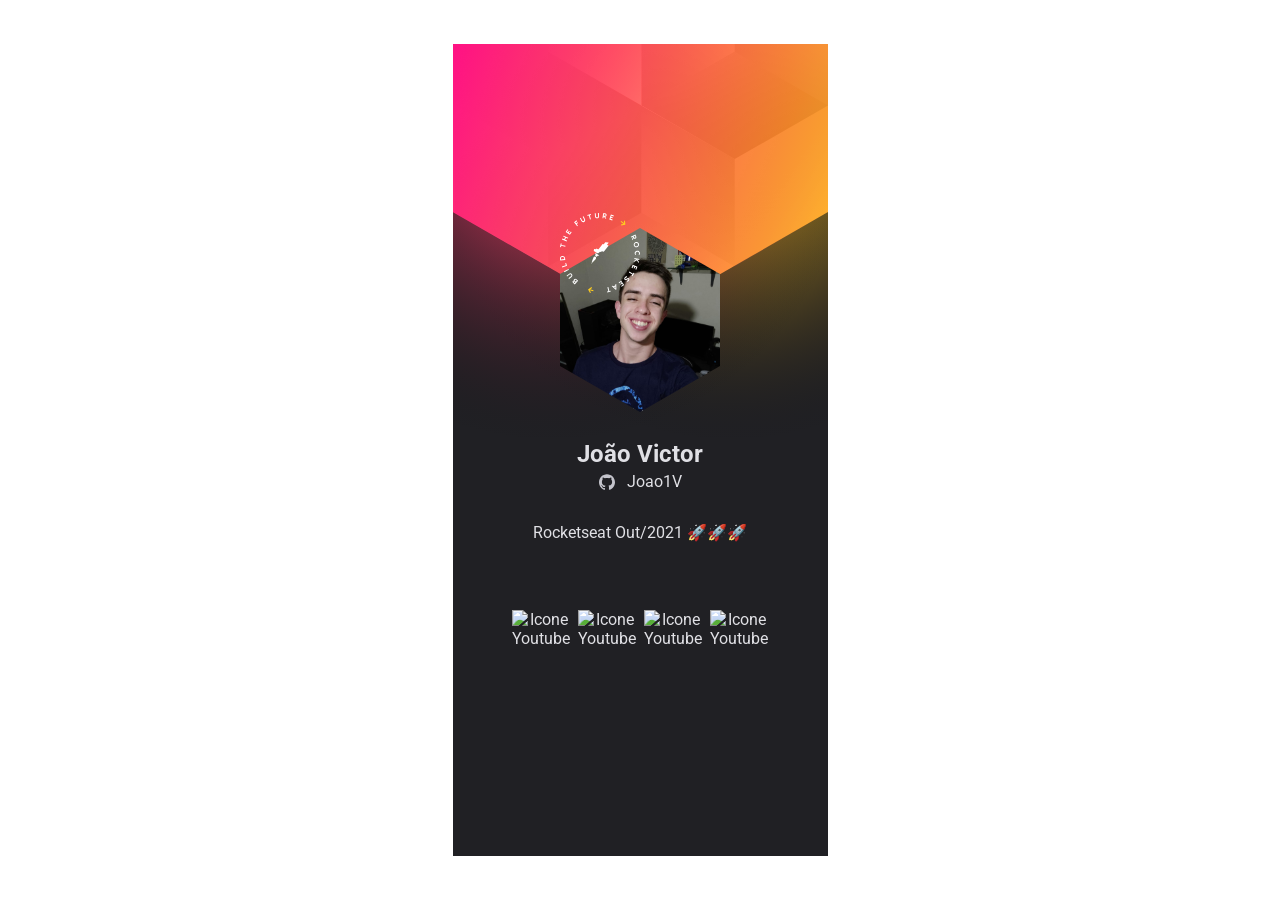
==== Origin/Cracha NLW/index.html @ 0e1c1b2f "Dia 2 - NLW Heat" ====
<!DOCTYPE html>
<html lang="en">
  <head>
    <meta charset="UTF-8" />
    <meta http-equiv="X-UA-Compatible" content="IE=edge" />
    <meta name="viewport" content="width=device-width, initial-scale=1.0" />
    <link rel="stylesheet" href="style.css" />
    <link rel="preconnect" href="https://fonts.googleapis.com" />
    <link rel="preconnect" href="https://fonts.gstatic.com" crossorigin />
    <link
      href="https://fonts.googleapis.com/css2?family=Roboto:wght@400;700&display=swap"
      rel="stylesheet"
    />
    <title>Document</title>
  </head>

  <body>
    <main>
      <div class="container">
        <div class="avatar">
          <span>
            <img src="img/build.svg" alt="Selo Rocketseat" />
          </span>
          <img src="img/aa.jpg" alt="Foto Pessoal" />
        </div>

        <h1>João Victor</h1>
        <a href="https://github.com/Joao1V">
          <img src="img/github.svg" alt="Icone github" />Joao1V
        </a>

        <p>Rocketseat Out/2021 🚀🚀🚀</p>

        <ul>
          <li>
            <a href="https://youtube.com.br" target="_blank">
              <img src="img/Youtube.svg" alt="Icone Youtube" />
            </a>
          </li>

          <li>
            <a href="https://instagram.com.br" target="_blank">
              <img src="img/Instagram.svg" alt="Icone Youtube" />
            </a>
          </li>

          <li>
            <a
              href="https://www.facebook.com/joaovictor.   predrohenrique"
              target="_blank"
            >
              <img src="img/Facebook.svg" alt="Icone Youtube" />
            </a>
          </li>

          <li>
            <a href="https://twitter.com/jaum1_v" target="_blank">
              <img src="img/Twitter.svg" alt="Icone Youtube" />
            </a>
          </li>
        </ul>
      </div>
    </main>
  </body>
</html>
---- Origin/Cracha NLW/style.css ----
* {
  margin: 0;
}
html,
body {
  --black: hsla(240, 6%, 13%, 1);
  --gray: hsla(240, 9%, 89%, 1);
  height: 100%;
  font-family: 'Roboto', sans-serif;
  -webkit-font-smoothing: antialiased;
}

body{
  display: grid;
  place-items: center;
}

main {
  background: url(img/background.svg);
  width: 375px;
  height: 812px;
  color: var(--gray);
}

.container {
  max-width: 250px;
  margin-left: auto;
  margin-right: auto;
  text-align: center;
}

.avatar {
  width: 10rem;
  margin: 11.5rem auto 0;  /*(O --11.5rem-- da espaço entre top e bottom o --auto-- nas laterais e --00 volto o bottom pra cima)*/
  position: relative;
}

.avatar span {
  position: absolute;
  top: -15px;
  z-index: 1;
}

.avatar > img {
  width: 10rem;
  height: 11.5rem;
  object-fit: cover;

  clip-path: polygon(50% 0, 100% 25%, 100% 75%, 50% 100%, 0 75%, 0 25%);
}

h1 {
  font-size: 1.5rem;

  margin-top: 1.5rem;
}

a {
  color: var(--gray);
  text-decoration: none;
  margin-top: 0.25rem;

  display: flex;

  gap: 0.75rem;
  justify-content: center;
  align-items: center;
}

p {
  margin-top:2rem;
}

ul {
  margin-top: 4rem;
  list-style: none;
  padding: 0;

  display: flex;
  gap: 0.5rem;

  justify-content: center;
}
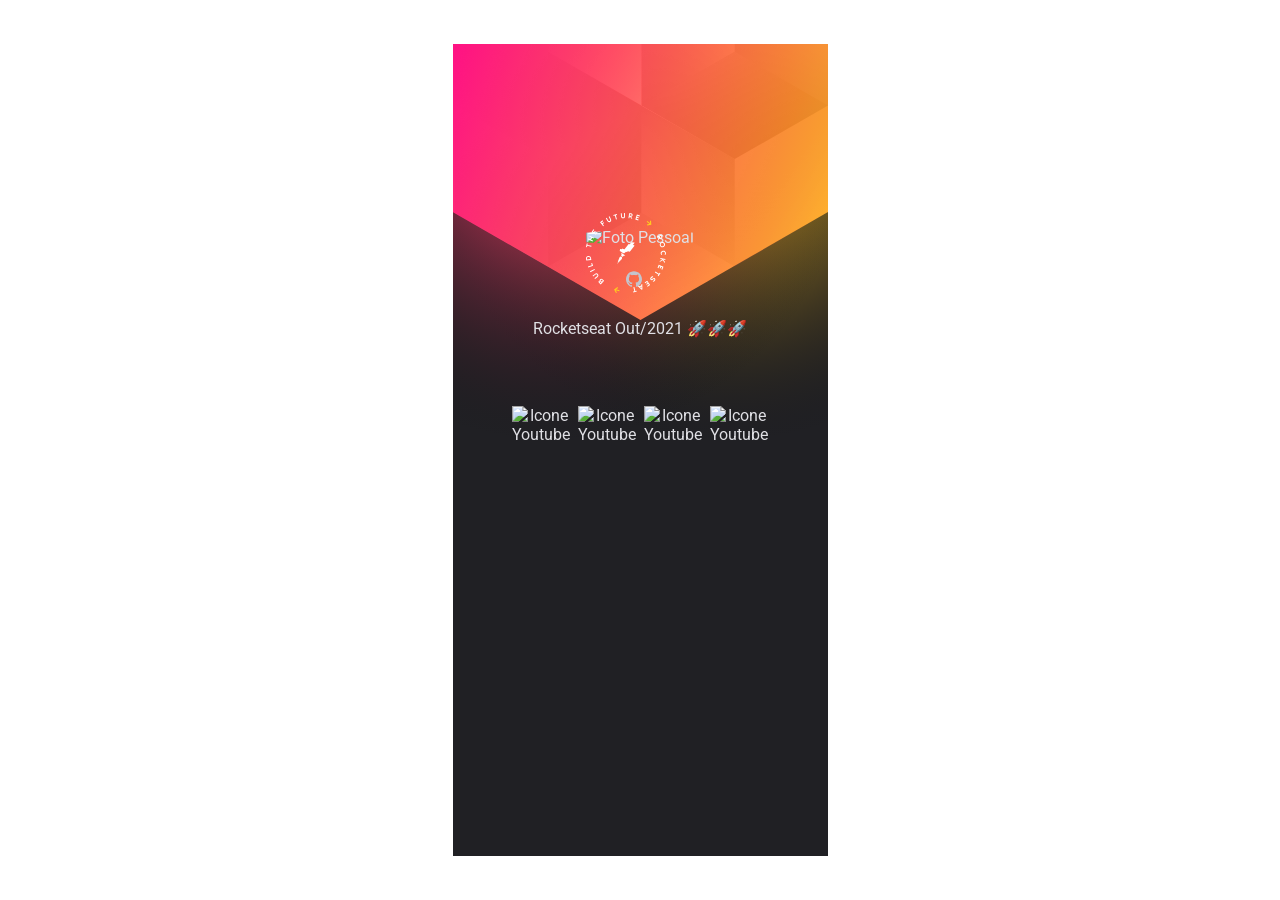
==== commit a53349fb: "Dia 4" ====
--- a/Origin/Cracha NLW/index.html
+++ b/Origin/Cracha NLW/index.html
@@ -11,7 +11,7 @@
       href="https://fonts.googleapis.com/css2?family=Roboto:wght@400;700&display=swap"
       rel="stylesheet"
     />
-    <title>Document</title>
+    <title>Rocketseat 🚀</title>
   </head>
 
   <body>
@@ -21,30 +21,31 @@
           <span>
             <img src="img/build.svg" alt="Selo Rocketseat" />
           </span>
-          <img src="img/aa.jpg" alt="Foto Pessoal" />
+          <img  alt="Foto Pessoal" id="userPhoto" />
         </div>
 
-        <h1>João Victor</h1>
-        <a href="https://github.com/Joao1V">
-          <img src="img/github.svg" alt="Icone github" />Joao1V
+        <h1 id="userName"></h1>
+        <a href="https://github.com/Joao1V" id="userGit">
+          <img src="img/github.svg" alt="Icone github" />
+          <span id="userLink"></span>
         </a>
 
-        <p>Rocketseat Out/2021 🚀🚀🚀</p>
+        <p id="userBio">Rocketseat Out/2021 🚀🚀🚀</p>
 
-        <ul>
-          <li>
+        <ul id="socialLinks">
+          <li class="youtube">
             <a href="https://youtube.com.br" target="_blank">
               <img src="img/Youtube.svg" alt="Icone Youtube" />
             </a>
           </li>
 
-          <li>
+          <li class="instagram">
             <a href="https://instagram.com.br" target="_blank">
               <img src="img/Instagram.svg" alt="Icone Youtube" />
             </a>
           </li>
 
-          <li>
+          <li class="facebook">
             <a
               href="https://www.facebook.com/joaovictor.   predrohenrique"
               target="_blank"
@@ -53,7 +54,7 @@
             </a>
           </li>
 
-          <li>
+          <li class="twitter">
             <a href="https://twitter.com/jaum1_v" target="_blank">
               <img src="img/Twitter.svg" alt="Icone Youtube" />
             </a>
@@ -61,5 +62,6 @@
         </ul>
       </div>
     </main>
+    <script src="main.js"></script>
   </body>
 </html>
